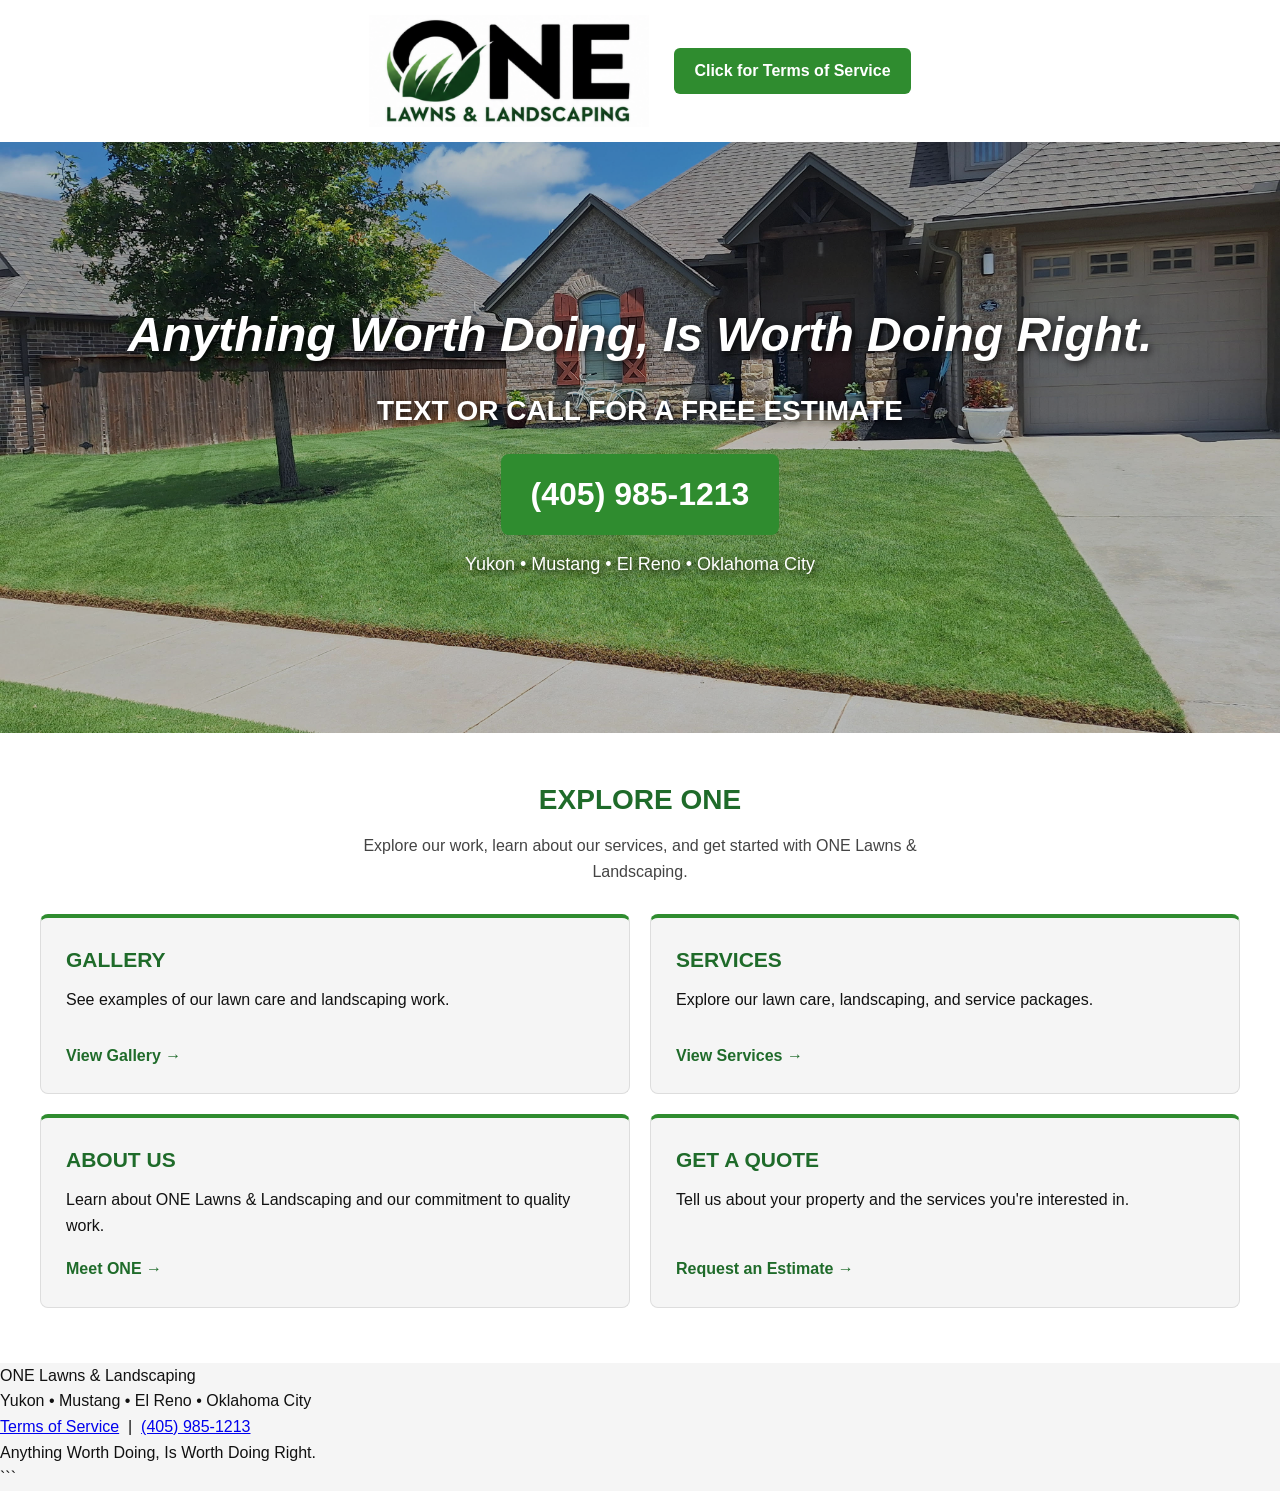
==== index.html @ 8721cef8 "Update index.html" ====
<!DOCTYPE html>
<html lang="en">

<head>
    <meta charset="UTF-8">
    <meta name="viewport" content="width=device-width, initial-scale=1.0">

    <title>ONE Lawns & Landscaping</title>

    <meta name="description" content="ONE Lawns & Landscaping provides lawn care and landscaping services in Yukon, Mustang, El Reno, and Oklahoma City, Oklahoma. Contact us for a free estimate.">

    <link rel="stylesheet" href="style.css">
</head>

<body>

    <!-- HEADER -->

    <header class="site-header">

        <a href="index.html" class="header-logo-link">
            <img
                src="logo.png"
                alt="ONE Lawns & Landscaping"
                class="logo"
            >
        </a>

        <a href="terms.html" class="terms-link">
            Click for Terms of Service
        </a>

    </header>


    <!-- MAIN HERO -->

    <section class="hero">

        <img
            src="hero.jpg"
            alt="Residential lawn maintained by ONE Lawns & Landscaping"
            class="hero-image"
        >

        <div class="hero-overlay">

            <h1>Anything Worth Doing, Is Worth Doing Right.</h1>

            <h2>TEXT OR CALL FOR A FREE ESTIMATE</h2>

            <a href="tel:+14059851213" class="phone">
                (405) 985-1213
            </a>

            <p class="service-area">
                Yukon • Mustang • El Reno • Oklahoma City
            </p>

        </div>

    </section>


    <!-- MAIN NAVIGATION -->

    <main>

        <section class="navigation-section" id="explore">

            <h2>EXPLORE ONE</h2>

            <p class="navigation-intro">
                Explore our work, learn about our services, and get started
                with ONE Lawns &amp; Landscaping.
            </p>

            <div class="navigation-cards">


                <!-- GALLERY -->

                <a href="gallery.html" class="navigation-card">

                    <h3>GALLERY</h3>

                    <p>
                        See examples of our lawn care and landscaping work.
                    </p>

                    <span>View Gallery &rarr;</span>

                </a>


                <!-- SERVICES -->

                <a href="services.html" class="navigation-card">

                    <h3>SERVICES</h3>

                    <p>
                        Explore our lawn care, landscaping, and service packages.
                    </p>

                    <span>View Services &rarr;</span>

                </a>


                <!-- ABOUT US -->

                <a href="about.html" class="navigation-card">

                    <h3>ABOUT US</h3>

                    <p>
                        Learn about ONE Lawns &amp; Landscaping and our
                        commitment to quality work.
                    </p>

                    <span>Meet ONE &rarr;</span>

                </a>


                <!-- GET A QUOTE -->

                <a href="quote.html" class="navigation-card">

                    <h3>GET A QUOTE</h3>

                    <p>
                        Tell us about your property and the services
                        you're interested in.
                    </p>

                    <span>Request an Estimate &rarr;</span>

                </a>


            </div>

        </section>

    </main>


    <!-- FOOTER -->

    <footer class="site-footer">

        <p>
            ONE Lawns &amp; Landscaping
        </p>

        <p>
            Yukon • Mustang • El Reno • Oklahoma City
        </p>

        <p>
            <a href="terms.html">Terms of Service</a>
            &nbsp;|&nbsp;
            <a href="tel:+14059851213">(405) 985-1213</a>
        </p>

        <p class="footer-motto">
            Anything Worth Doing, Is Worth Doing Right.
        </p>

    </footer>

</body>

</html>
```
---- style.css ----
/* ========================================
   ONE LAWNS & LANDSCAPING
   Main Website Styles
======================================== */

* {
    margin: 0;
    padding: 0;
    box-sizing: border-box;
}

body {
    font-family: Arial, Helvetica, sans-serif;
    background: #f5f5f5;
    color: #111;
    line-height: 1.6;
}

img {
    max-width: 100%;
}

/* ========================================
   HEADER
======================================== */

header {
    background: #fff;
    padding: 15px 20px;
    display: flex;
    flex-direction: column;
    align-items: center;
    justify-content: center;
    gap: 10px;
    text-align: center;
}

.header-logo-link {
    display: block;
    line-height: 0;
}

.logo {
    display: block;
    width: 250px;
    max-width: 100%;
    height: auto;
}

.terms-link {
    display: inline-block;
    background: #2f8c2f;
    color: #fff;
    text-decoration: none;
    text-align: center;
    padding: 10px 20px;
    border-radius: 6px;
    font-weight: bold;
    transition: background 0.2s ease;
}

.terms-link:hover {
    background: #1f6b2a;
}

/* ========================================
   HERO
======================================== */

.hero {
    position: relative;
    text-align: center;
    background: #fff;
}

.hero-image {
    width: 100%;
    display: block;
    height: auto;
}

.hero-overlay {
    padding: 25px 15px;
}

.hero-logo {
    display: none;
}

.hero h1 {
    font-size: 32px;
    color: #1f6b2a;
    margin-bottom: 15px;
    font-style: italic;
}

.hero h2 {
    font-size: 20px;
    margin-bottom: 20px;
}

.phone {
    display: inline-block;
    background: #2f8c2f;
    color: #fff;
    font-size: 32px;
    font-weight: bold;
    text-decoration: none;
    padding: 15px 30px;
    border-radius: 8px;
    margin-bottom: 15px;
}

.phone:hover {
    background: #1f6b2a;
}

.service-area {
    font-size: 18px;
    color: #555;
}

/* ========================================
   EXISTING THREE-COLUMN CONTENT
======================================== */

.content {
    max-width: 1200px;
    margin: auto;
    padding: 40px 20px;
}

.column {
    margin-bottom: 40px;
}

.column h3 {
    color: #1f6b2a;
    border-bottom: 3px solid #1f6b2a;
    padding-bottom: 10px;
    margin-bottom: 15px;
}

.column ul {
    padding-left: 25px;
}

.column li {
    margin-bottom: 8px;
}

/* ========================================
   HOMEPAGE NAVIGATION
======================================== */

.navigation-section {
    background: #fff;
    padding: 45px 20px 55px;
    text-align: center;
}

.navigation-section > h2 {
    color: #1f6b2a;
    margin-bottom: 10px;
    font-size: 28px;
}

.navigation-intro {
    max-width: 650px;
    margin: 0 auto 30px;
    color: #444;
}

.navigation-cards {
    display: grid;
    grid-template-columns: 1fr;
    gap: 20px;
    max-width: 1200px;
    margin: 0 auto;
    text-align: left;
}

.navigation-card {
    display: flex;
    flex-direction: column;
    align-items: flex-start;
    background: #f5f5f5;
    color: #111;
    text-decoration: none;
    border: 1px solid #ddd;
    border-top: 4px solid #2f8c2f;
    border-radius: 8px;
    padding: 25px;
    min-height: 180px;
    transition:
        transform 0.2s ease,
        box-shadow 0.2s ease,
        background 0.2s ease;
}

.navigation-card:hover {
    transform: translateY(-3px);
    background: #fff;
    box-shadow: 0 5px 15px rgba(0, 0, 0, 0.1);
}

.navigation-card h3 {
    color: #1f6b2a;
    font-size: 21px;
    margin-bottom: 10px;
}

.navigation-card p {
    margin-bottom: 18px;
}

.navigation-card span {
    color: #1f6b2a;
    font-weight: bold;
    margin-top: auto;
}

/* Visible keyboard focus for accessibility */

.terms-link:focus-visible,
.phone:focus-visible,
.navigation-card:focus-visible {
    outline: 3px solid #1f6b2a;
    outline-offset: 4px;
}

/* ========================================
   DESKTOP LAYOUT
======================================== */

@media (min-width: 900px) {

    header {
        flex-direction: row;
        justify-content: center;
        align-items: center;
        gap: 25px;
        padding: 15px 25px;
    }

    .logo {
        width: 280px;
    }

    .hero {
        position: relative;
    }

    .hero-image {
        width: 100%;
        height: auto;
    }

    .hero-overlay {
        position: absolute;
        inset: 0;
        display: flex;
        flex-direction: column;
        justify-content: center;
        align-items: center;
        padding: 25px;
        color: #fff;
        background: rgba(0, 0, 0, 0.25);
    }

    .hero h1 {
        color: #fff;
        text-shadow: 2px 2px 8px #000;
        font-size: clamp(32px, 4vw, 48px);
    }

    .hero h2 {
        text-shadow: 2px 2px 8px #000;
        font-size: 28px;
    }

    .service-area {
        color: #fff;
        text-shadow: 2px 2px 8px #000;
    }

    .content {
        display: grid;
        grid-template-columns: 1fr 1fr 1fr;
        gap: 50px;
    }

    .column {
        margin-bottom: 0;
    }

    .navigation-cards {
        grid-template-columns: repeat(2, minmax(0, 1fr));
    }
}

/* ========================================
   SMALL PHONES
======================================== */

@media (max-width: 480px) {

    header {
        padding: 12px 15px;
    }

    .logo {
        width: 230px;
    }

    .terms-link {
        max-width: 100%;
        padding: 10px 16px;
    }

    .hero h1 {
        font-size: 26px;
    }

    .hero h2 {
        font-size: 18px;
    }

    .phone {
        font-size: 25px;
        padding: 12px 22px;
    }

    .service-area {
        font-size: 15px;
    }

    .content {
        padding: 30px 20px;
    }

    .navigation-section {
        padding: 35px 15px 40px;
    }

    .navigation-section > h2 {
        font-size: 24px;
    }

    .navigation-card {
        padding: 20px;
    }
}
```
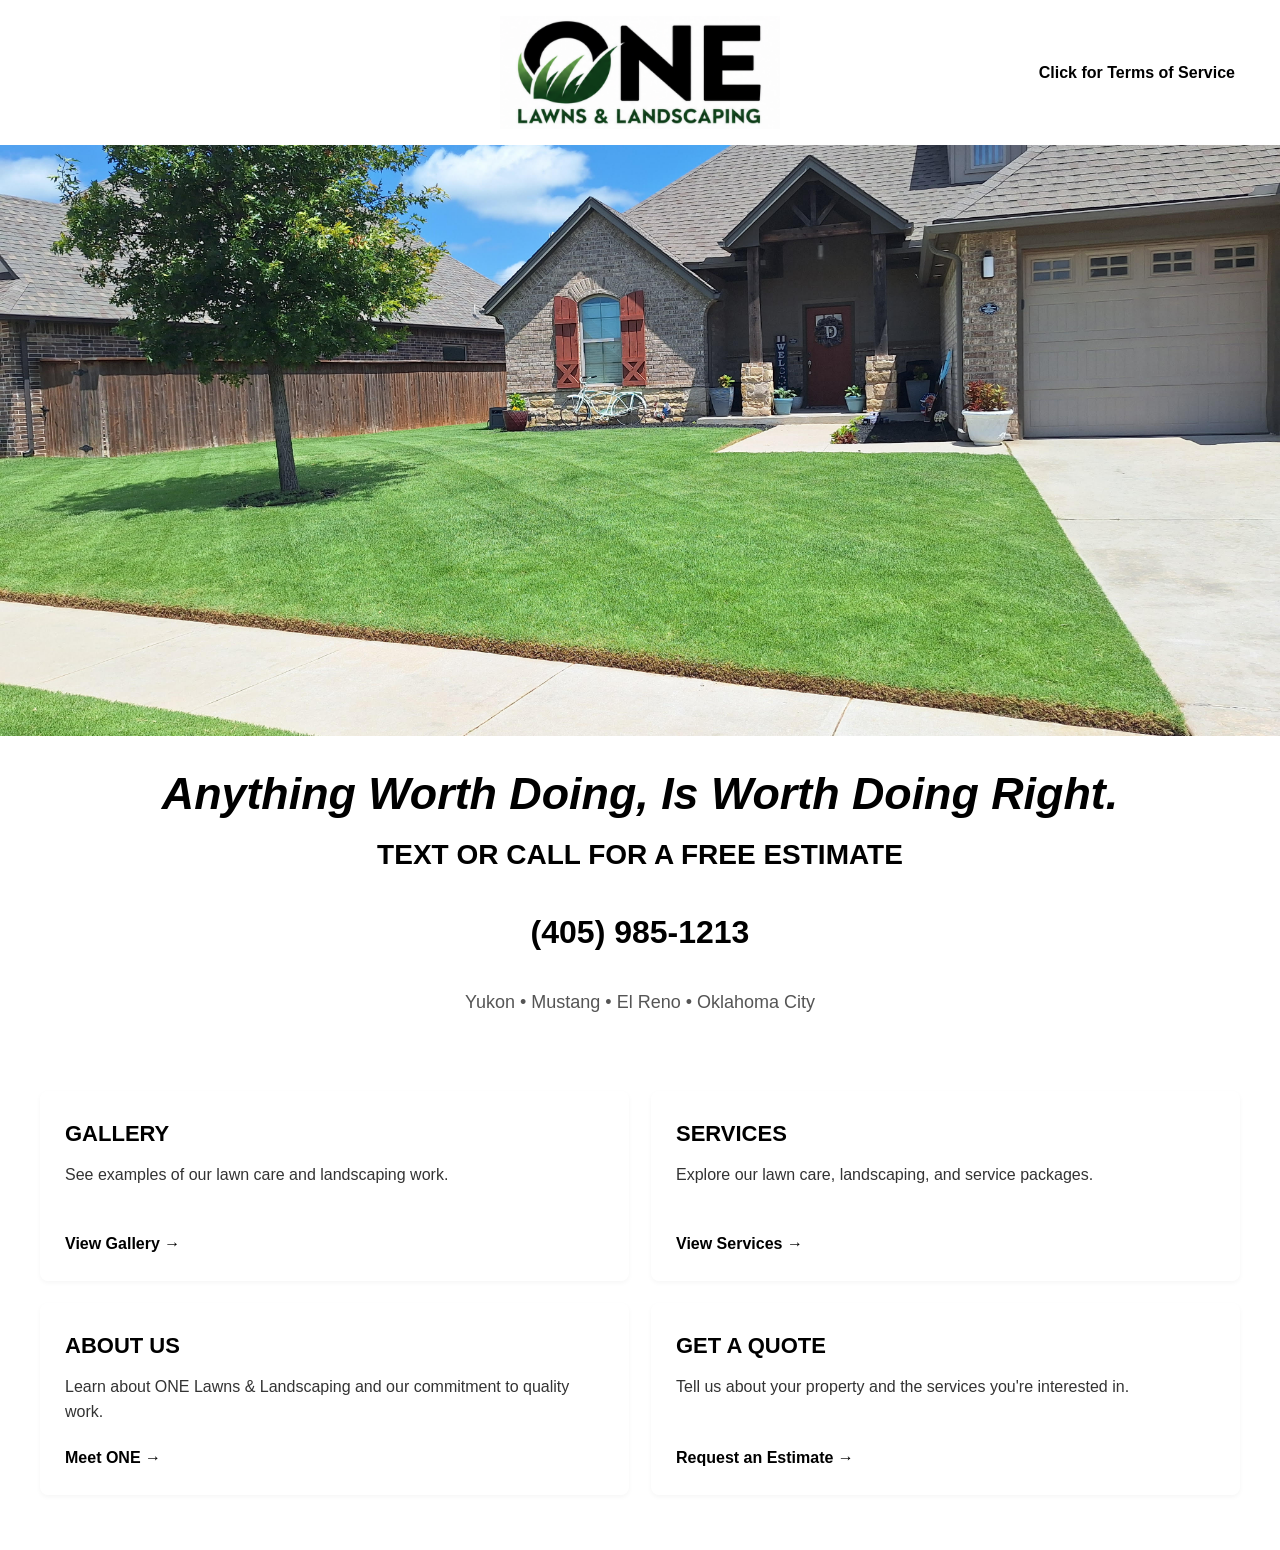
==== commit cd41549d: "Update index.html" ====
--- a/index.html
+++ b/index.html
@@ -7,7 +7,9 @@
 
     <title>ONE Lawns & Landscaping</title>
 
-    <meta name="description" content="ONE Lawns & Landscaping provides lawn care and landscaping services in Yukon, Mustang, El Reno, and Oklahoma City, Oklahoma. Contact us for a free estimate.">
+    <meta name="description" content="ONE Lawns & Landscaping provides professional lawn care and landscaping in Yukon, Mustang, El Reno, and Oklahoma City, Oklahoma. Contact us for a free estimate.">
+
+    <meta name="theme-color" content="#2f8c2f">
 
     <link rel="stylesheet" href="style.css">
 </head>
@@ -33,7 +35,7 @@
     </header>
 
 
-    <!-- MAIN HERO -->
+    <!-- HERO BANNER -->
 
     <section class="hero">
 
@@ -66,14 +68,7 @@
 
     <main>
 
-        <section class="navigation-section" id="explore">
-
-            <h2>EXPLORE ONE</h2>
-
-            <p class="navigation-intro">
-                Explore our work, learn about our services, and get started
-                with ONE Lawns &amp; Landscaping.
-            </p>
+        <section class="navigation-section">
 
             <div class="navigation-cards">
 
@@ -146,32 +141,6 @@
 
     </main>
 
-
-    <!-- FOOTER -->
-
-    <footer class="site-footer">
-
-        <p>
-            ONE Lawns &amp; Landscaping
-        </p>
-
-        <p>
-            Yukon • Mustang • El Reno • Oklahoma City
-        </p>
-
-        <p>
-            <a href="terms.html">Terms of Service</a>
-            &nbsp;|&nbsp;
-            <a href="tel:+14059851213">(405) 985-1213</a>
-        </p>
-
-        <p class="footer-motto">
-            Anything Worth Doing, Is Worth Doing Right.
-        </p>
-
-    </footer>
-
 </body>
 
 </html>
-```
--- a/style.css
+++ b/style.css
@@ -1,7 +1,17 @@
-/* ========================================
+```css
+/* =========================================
    ONE LAWNS & LANDSCAPING
    Main Website Styles
-======================================== */
+========================================= */
+
+:root {
+    --one-green: #2f8c2f;
+    --one-dark-green: #1f6b2a;
+    --one-light: #f5f5f5;
+    --one-white: #ffffff;
+    --one-black: #111111;
+    --one-border: #dddddd;
+}
 
 * {
     margin: 0;
@@ -9,10 +19,14 @@
     box-sizing: border-box;
 }
 
+html {
+    scroll-behavior: smooth;
+}
+
 body {
     font-family: Arial, Helvetica, sans-serif;
-    background: #f5f5f5;
-    color: #111;
+    background: var(--one-light);
+    color: var(--one-black);
     line-height: 1.6;
 }
 
@@ -20,19 +34,23 @@
     max-width: 100%;
 }
 
-/* ========================================
+a {
+    -webkit-tap-highlight-color: transparent;
+}
+
+/* =========================================
    HEADER
-======================================== */
-
-header {
-    background: #fff;
-    padding: 15px 20px;
+   Centered logo; Terms button on right
+========================================= */
+
+.site-header {
+    position: relative;
     display: flex;
-    flex-direction: column;
     align-items: center;
     justify-content: center;
-    gap: 10px;
-    text-align: center;
+    min-height: 145px;
+    padding: 15px 240px;
+    background: var(--one-white);
 }
 
 .header-logo-link {
@@ -42,139 +60,114 @@
 
 .logo {
     display: block;
-    width: 250px;
+    width: 280px;
     max-width: 100%;
     height: auto;
 }
 
 .terms-link {
+    position: absolute;
+    top: 50%;
+    right: 25px;
+    transform: translateY(-50%);
     display: inline-block;
-    background: #2f8c2f;
-    color: #fff;
+    padding: 12px 20px;
+    border-radius: 6px;
+    background: var(--one-green);
+    color: var(--one-white);
     text-decoration: none;
     text-align: center;
-    padding: 10px 20px;
-    border-radius: 6px;
     font-weight: bold;
     transition: background 0.2s ease;
 }
 
 .terms-link:hover {
-    background: #1f6b2a;
-}
-
-/* ========================================
+    background: var(--one-dark-green);
+}
+
+/* =========================================
    HERO
-======================================== */
+========================================= */
 
 .hero {
     position: relative;
+    width: 100%;
+    background: var(--one-white);
     text-align: center;
-    background: #fff;
 }
 
 .hero-image {
+    display: block;
     width: 100%;
-    display: block;
     height: auto;
 }
 
 .hero-overlay {
-    padding: 25px 15px;
-}
-
-.hero-logo {
-    display: none;
+    padding: 30px 20px;
 }
 
 .hero h1 {
-    font-size: 32px;
-    color: #1f6b2a;
     margin-bottom: 15px;
+    color: var(--one-dark-green);
+    font-size: clamp(27px, 3.5vw, 48px);
+    line-height: 1.25;
     font-style: italic;
 }
 
 .hero h2 {
-    font-size: 20px;
     margin-bottom: 20px;
+    font-size: clamp(18px, 2.2vw, 28px);
+    line-height: 1.3;
 }
 
 .phone {
     display: inline-block;
-    background: #2f8c2f;
-    color: #fff;
-    font-size: 32px;
+    margin-bottom: 15px;
+    padding: 14px 28px;
+    border-radius: 8px;
+    background: var(--one-green);
+    color: var(--one-white);
+    font-size: clamp(24px, 2.7vw, 32px);
     font-weight: bold;
     text-decoration: none;
-    padding: 15px 30px;
-    border-radius: 8px;
-    margin-bottom: 15px;
+    transition: background 0.2s ease;
 }
 
 .phone:hover {
-    background: #1f6b2a;
+    background: var(--one-dark-green);
 }
 
 .service-area {
+    color: #555555;
     font-size: 18px;
-    color: #555;
-}
-
-/* ========================================
-   EXISTING THREE-COLUMN CONTENT
-======================================== */
-
-.content {
-    max-width: 1200px;
-    margin: auto;
-    padding: 40px 20px;
-}
-
-.column {
-    margin-bottom: 40px;
-}
-
-.column h3 {
-    color: #1f6b2a;
-    border-bottom: 3px solid #1f6b2a;
-    padding-bottom: 10px;
-    margin-bottom: 15px;
-}
-
-.column ul {
-    padding-left: 25px;
-}
-
-.column li {
-    margin-bottom: 8px;
-}
-
-/* ========================================
+}
+
+/* =========================================
    HOMEPAGE NAVIGATION
-======================================== */
+========================================= */
 
 .navigation-section {
-    background: #fff;
     padding: 45px 20px 55px;
+    background: var(--one-light);
     text-align: center;
 }
 
 .navigation-section > h2 {
-    color: #1f6b2a;
     margin-bottom: 10px;
+    color: var(--one-dark-green);
     font-size: 28px;
 }
 
 .navigation-intro {
     max-width: 650px;
     margin: 0 auto 30px;
-    color: #444;
+    color: #444444;
 }
 
 .navigation-cards {
     display: grid;
-    grid-template-columns: 1fr;
-    gap: 20px;
+    grid-template-columns: repeat(2, minmax(0, 1fr));
+    gap: 22px;
     max-width: 1200px;
     margin: 0 auto;
     text-align: left;
@@ -184,142 +177,143 @@
     display: flex;
     flex-direction: column;
     align-items: flex-start;
-    background: #f5f5f5;
-    color: #111;
+    min-height: 190px;
+    padding: 25px;
+    border: 1px solid var(--one-border);
+    border-top: 5px solid var(--one-green);
+    border-radius: 8px;
+    background: var(--one-white);
+    color: var(--one-black);
     text-decoration: none;
-    border: 1px solid #ddd;
-    border-top: 4px solid #2f8c2f;
-    border-radius: 8px;
-    padding: 25px;
-    min-height: 180px;
+    box-shadow: 0 2px 5px rgba(0, 0, 0, 0.04);
     transition:
         transform 0.2s ease,
         box-shadow 0.2s ease,
-        background 0.2s ease;
+        border-color 0.2s ease;
 }
 
 .navigation-card:hover {
-    transform: translateY(-3px);
-    background: #fff;
-    box-shadow: 0 5px 15px rgba(0, 0, 0, 0.1);
+    transform: translateY(-4px);
+    border-top-color: var(--one-dark-green);
+    box-shadow: 0 8px 18px rgba(0, 0, 0, 0.10);
 }
 
 .navigation-card h3 {
-    color: #1f6b2a;
-    font-size: 21px;
     margin-bottom: 10px;
+    color: var(--one-dark-green);
+    font-size: 22px;
 }
 
 .navigation-card p {
-    margin-bottom: 18px;
+    margin-bottom: 20px;
+    color: #333333;
 }
 
 .navigation-card span {
-    color: #1f6b2a;
+    margin-top: auto;
+    color: var(--one-green);
     font-weight: bold;
-    margin-top: auto;
-}
-
-/* Visible keyboard focus for accessibility */
+}
+
+/* =========================================
+   FOOTER
+========================================= */
+
+.site-footer {
+    padding: 30px 20px;
+    background: #222222;
+    color: var(--one-white);
+    text-align: center;
+}
+
+.site-footer p {
+    margin-bottom: 8px;
+}
+
+.site-footer a {
+    color: var(--one-white);
+    text-decoration: underline;
+}
+
+.site-footer a:hover {
+    color: #b8e6b8;
+}
+
+.footer-motto {
+    margin-top: 15px;
+    font-style: italic;
+}
+
+/* =========================================
+   KEYBOARD ACCESSIBILITY
+========================================= */
 
 .terms-link:focus-visible,
 .phone:focus-visible,
-.navigation-card:focus-visible {
-    outline: 3px solid #1f6b2a;
+.navigation-card:focus-visible,
+.site-footer a:focus-visible {
+    outline: 3px solid var(--one-dark-green);
     outline-offset: 4px;
 }
 
-/* ========================================
-   DESKTOP LAYOUT
-======================================== */
-
-@media (min-width: 900px) {
-
-    header {
-        flex-direction: row;
-        justify-content: center;
-        align-items: center;
-        gap: 25px;
-        padding: 15px 25px;
+/* =========================================
+   TABLETS AND SMALLER DESKTOPS
+========================================= */
+
+@media (max-width: 900px) {
+
+    .site-header {
+        min-height: 125px;
+        padding: 15px 200px 15px 15px;
     }
 
     .logo {
-        width: 280px;
-    }
-
-    .hero {
-        position: relative;
-    }
-
-    .hero-image {
-        width: 100%;
-        height: auto;
+        width: 250px;
+    }
+
+    .terms-link {
+        right: 15px;
+        padding: 10px 12px;
+        font-size: 14px;
+    }
+
+    .navigation-cards {
+        gap: 16px;
+    }
+
+}
+
+/* =========================================
+   MOBILE
+========================================= */
+
+@media (max-width: 600px) {
+
+    .site-header {
+        min-height: auto;
+        padding: 15px;
+        flex-direction: column;
+        gap: 12px;
+    }
+
+    .logo {
+        width: 240px;
+    }
+
+    .terms-link {
+        position: static;
+        transform: none;
+        max-width: 100%;
+        padding: 10px 18px;
+        font-size: 15px;
     }
 
     .hero-overlay {
-        position: absolute;
-        inset: 0;
-        display: flex;
-        flex-direction: column;
-        justify-content: center;
-        align-items: center;
-        padding: 25px;
-        color: #fff;
-        background: rgba(0, 0, 0, 0.25);
+        padding: 25px 15px;
     }
 
     .hero h1 {
-        color: #fff;
-        text-shadow: 2px 2px 8px #000;
-        font-size: clamp(32px, 4vw, 48px);
-    }
-
-    .hero h2 {
-        text-shadow: 2px 2px 8px #000;
-        font-size: 28px;
-    }
-
-    .service-area {
-        color: #fff;
-        text-shadow: 2px 2px 8px #000;
-    }
-
-    .content {
-        display: grid;
-        grid-template-columns: 1fr 1fr 1fr;
-        gap: 50px;
-    }
-
-    .column {
-        margin-bottom: 0;
-    }
-
-    .navigation-cards {
-        grid-template-columns: repeat(2, minmax(0, 1fr));
-    }
-}
-
-/* ========================================
-   SMALL PHONES
-======================================== */
-
-@media (max-width: 480px) {
-
-    header {
-        padding: 12px 15px;
-    }
-
-    .logo {
-        width: 230px;
-    }
-
-    .terms-link {
-        max-width: 100%;
-        padding: 10px 16px;
-    }
-
-    .hero h1 {
-        font-size: 26px;
+        font-size: 27px;
     }
 
     .hero h2 {
@@ -327,18 +321,14 @@
     }
 
     .phone {
+        padding: 12px 22px;
         font-size: 25px;
-        padding: 12px 22px;
     }
 
     .service-area {
         font-size: 15px;
     }
 
-    .content {
-        padding: 30px 20px;
-    }
-
     .navigation-section {
         padding: 35px 15px 40px;
     }
@@ -347,8 +337,53 @@
         font-size: 24px;
     }
 
+    .navigation-intro {
+        margin-bottom: 24px;
+    }
+
+    .navigation-cards {
+        grid-template-columns: 1fr;
+        gap: 16px;
+    }
+
     .navigation-card {
-        padding: 20px;
-    }
+        min-height: 160px;
+        padding: 22px;
+    }
+
+    .navigation-card h3 {
+        font-size: 20px;
+    }
+
+    .site-footer {
+        padding: 25px 15px;
+        font-size: 14px;
+    }
+
+}
+
+/* =========================================
+   VERY SMALL PHONES
+========================================= */
+
+@media (max-width: 360px) {
+
+    .logo {
+        width: 210px;
+    }
+
+    .hero h1 {
+        font-size: 24px;
+    }
+
+    .phone {
+        font-size: 22px;
+        padding: 10px 16px;
+    }
+
+    .navigation-card {
+        padding: 18px;
+    }
+
 }
 ```
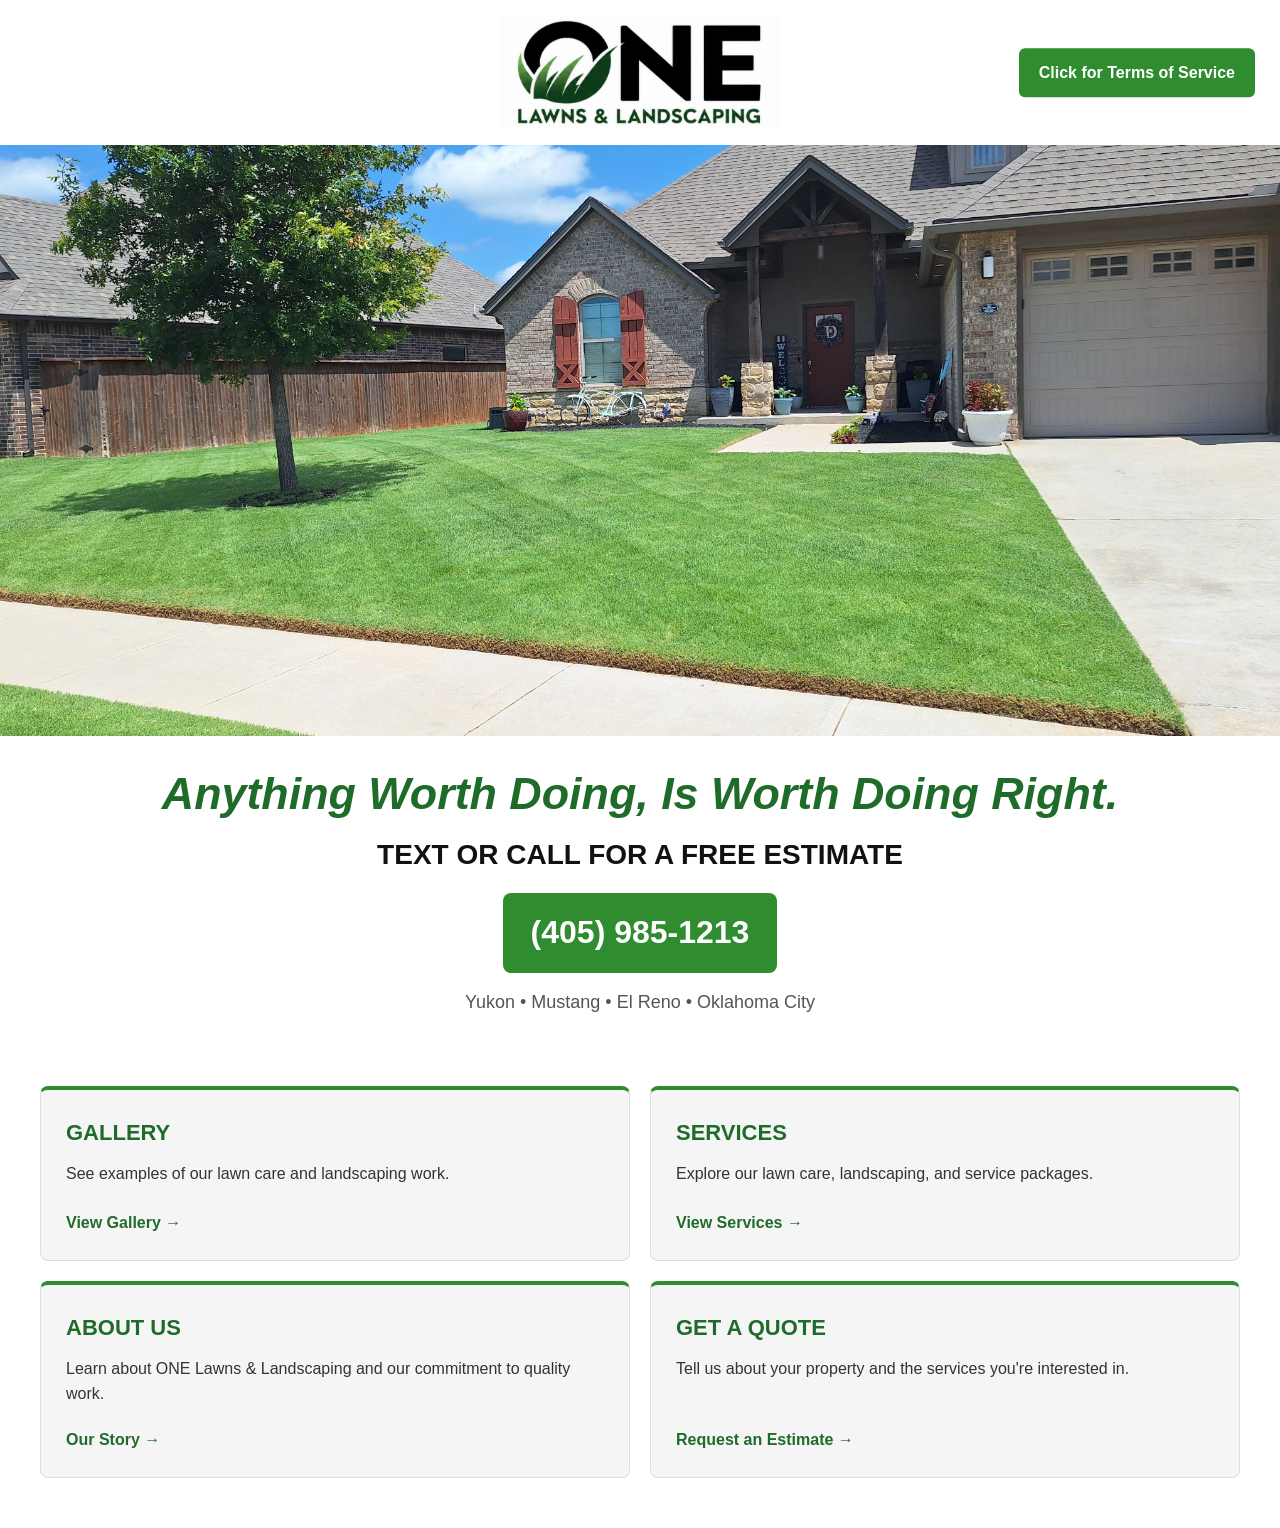
==== commit 60dcf717: "Update index.html" ====
--- a/index.html
+++ b/index.html
@@ -72,7 +72,6 @@
 
             <div class="navigation-cards">
 
-
                 <!-- GALLERY -->
 
                 <a href="gallery.html" class="navigation-card">
@@ -114,7 +113,7 @@
                         commitment to quality work.
                     </p>
 
-                    <span>Meet ONE &rarr;</span>
+                    <span>Our Story &rarr;</span>
 
                 </a>
 
@@ -134,7 +133,6 @@
 
                 </a>
 
-
             </div>
 
         </section>
--- a/style.css
+++ b/style.css
@@ -1,4 +1,3 @@
-```css
 /* =========================================
    ONE LAWNS & LANDSCAPING
    Main Website Styles
@@ -40,7 +39,6 @@
 
 /* =========================================
    HEADER
-   Centered logo; Terms button on right
 ========================================= */
 
 .site-header {
@@ -49,7 +47,7 @@
     align-items: center;
     justify-content: center;
     min-height: 145px;
-    padding: 15px 240px;
+    padding: 15px 230px;
     background: var(--one-white);
 }
 
@@ -86,7 +84,7 @@
 }
 
 /* =========================================
-   HERO
+   HERO BANNER
 ========================================= */
 
 .hero {
@@ -143,59 +141,44 @@
 }
 
 /* =========================================
-   HOMEPAGE NAVIGATION
+   NAVIGATION CARDS
 ========================================= */
 
 .navigation-section {
-    padding: 45px 20px 55px;
-    background: var(--one-light);
-    text-align: center;
-}
-
-.navigation-section > h2 {
-    margin-bottom: 10px;
-    color: var(--one-dark-green);
-    font-size: 28px;
-}
-
-.navigation-intro {
-    max-width: 650px;
-    margin: 0 auto 30px;
-    color: #444444;
+    padding: 40px 20px 50px;
+    background: var(--one-white);
 }
 
 .navigation-cards {
     display: grid;
     grid-template-columns: repeat(2, minmax(0, 1fr));
-    gap: 22px;
+    gap: 20px;
     max-width: 1200px;
     margin: 0 auto;
-    text-align: left;
 }
 
 .navigation-card {
     display: flex;
     flex-direction: column;
     align-items: flex-start;
-    min-height: 190px;
+    min-height: 175px;
     padding: 25px;
     border: 1px solid var(--one-border);
-    border-top: 5px solid var(--one-green);
+    border-top: 4px solid var(--one-green);
     border-radius: 8px;
-    background: var(--one-white);
+    background: var(--one-light);
     color: var(--one-black);
     text-decoration: none;
-    box-shadow: 0 2px 5px rgba(0, 0, 0, 0.04);
     transition:
         transform 0.2s ease,
         box-shadow 0.2s ease,
-        border-color 0.2s ease;
+        background 0.2s ease;
 }
 
 .navigation-card:hover {
-    transform: translateY(-4px);
-    border-top-color: var(--one-dark-green);
-    box-shadow: 0 8px 18px rgba(0, 0, 0, 0.10);
+    transform: translateY(-3px);
+    background: var(--one-white);
+    box-shadow: 0 6px 16px rgba(0, 0, 0, 0.10);
 }
 
 .navigation-card h3 {
@@ -211,37 +194,8 @@
 
 .navigation-card span {
     margin-top: auto;
-    color: var(--one-green);
+    color: var(--one-dark-green);
     font-weight: bold;
-}
-
-/* =========================================
-   FOOTER
-========================================= */
-
-.site-footer {
-    padding: 30px 20px;
-    background: #222222;
-    color: var(--one-white);
-    text-align: center;
-}
-
-.site-footer p {
-    margin-bottom: 8px;
-}
-
-.site-footer a {
-    color: var(--one-white);
-    text-decoration: underline;
-}
-
-.site-footer a:hover {
-    color: #b8e6b8;
-}
-
-.footer-motto {
-    margin-top: 15px;
-    font-style: italic;
 }
 
 /* =========================================
@@ -250,14 +204,13 @@
 
 .terms-link:focus-visible,
 .phone:focus-visible,
-.navigation-card:focus-visible,
-.site-footer a:focus-visible {
+.navigation-card:focus-visible {
     outline: 3px solid var(--one-dark-green);
     outline-offset: 4px;
 }
 
 /* =========================================
-   TABLETS AND SMALLER DESKTOPS
+   TABLETS
 ========================================= */
 
 @media (max-width: 900px) {
@@ -281,10 +234,14 @@
         gap: 16px;
     }
 
-}
-
-/* =========================================
-   MOBILE
+    .navigation-card {
+        padding: 22px;
+    }
+
+}
+
+/* =========================================
+   MOBILE PHONES
 ========================================= */
 
 @media (max-width: 600px) {
@@ -330,15 +287,7 @@
     }
 
     .navigation-section {
-        padding: 35px 15px 40px;
-    }
-
-    .navigation-section > h2 {
-        font-size: 24px;
-    }
-
-    .navigation-intro {
-        margin-bottom: 24px;
+        padding: 30px 15px 40px;
     }
 
     .navigation-cards {
@@ -347,17 +296,12 @@
     }
 
     .navigation-card {
-        min-height: 160px;
+        min-height: 155px;
         padding: 22px;
     }
 
     .navigation-card h3 {
         font-size: 20px;
-    }
-
-    .site-footer {
-        padding: 25px 15px;
-        font-size: 14px;
     }
 
 }
@@ -386,4 +330,3 @@
     }
 
 }
-```
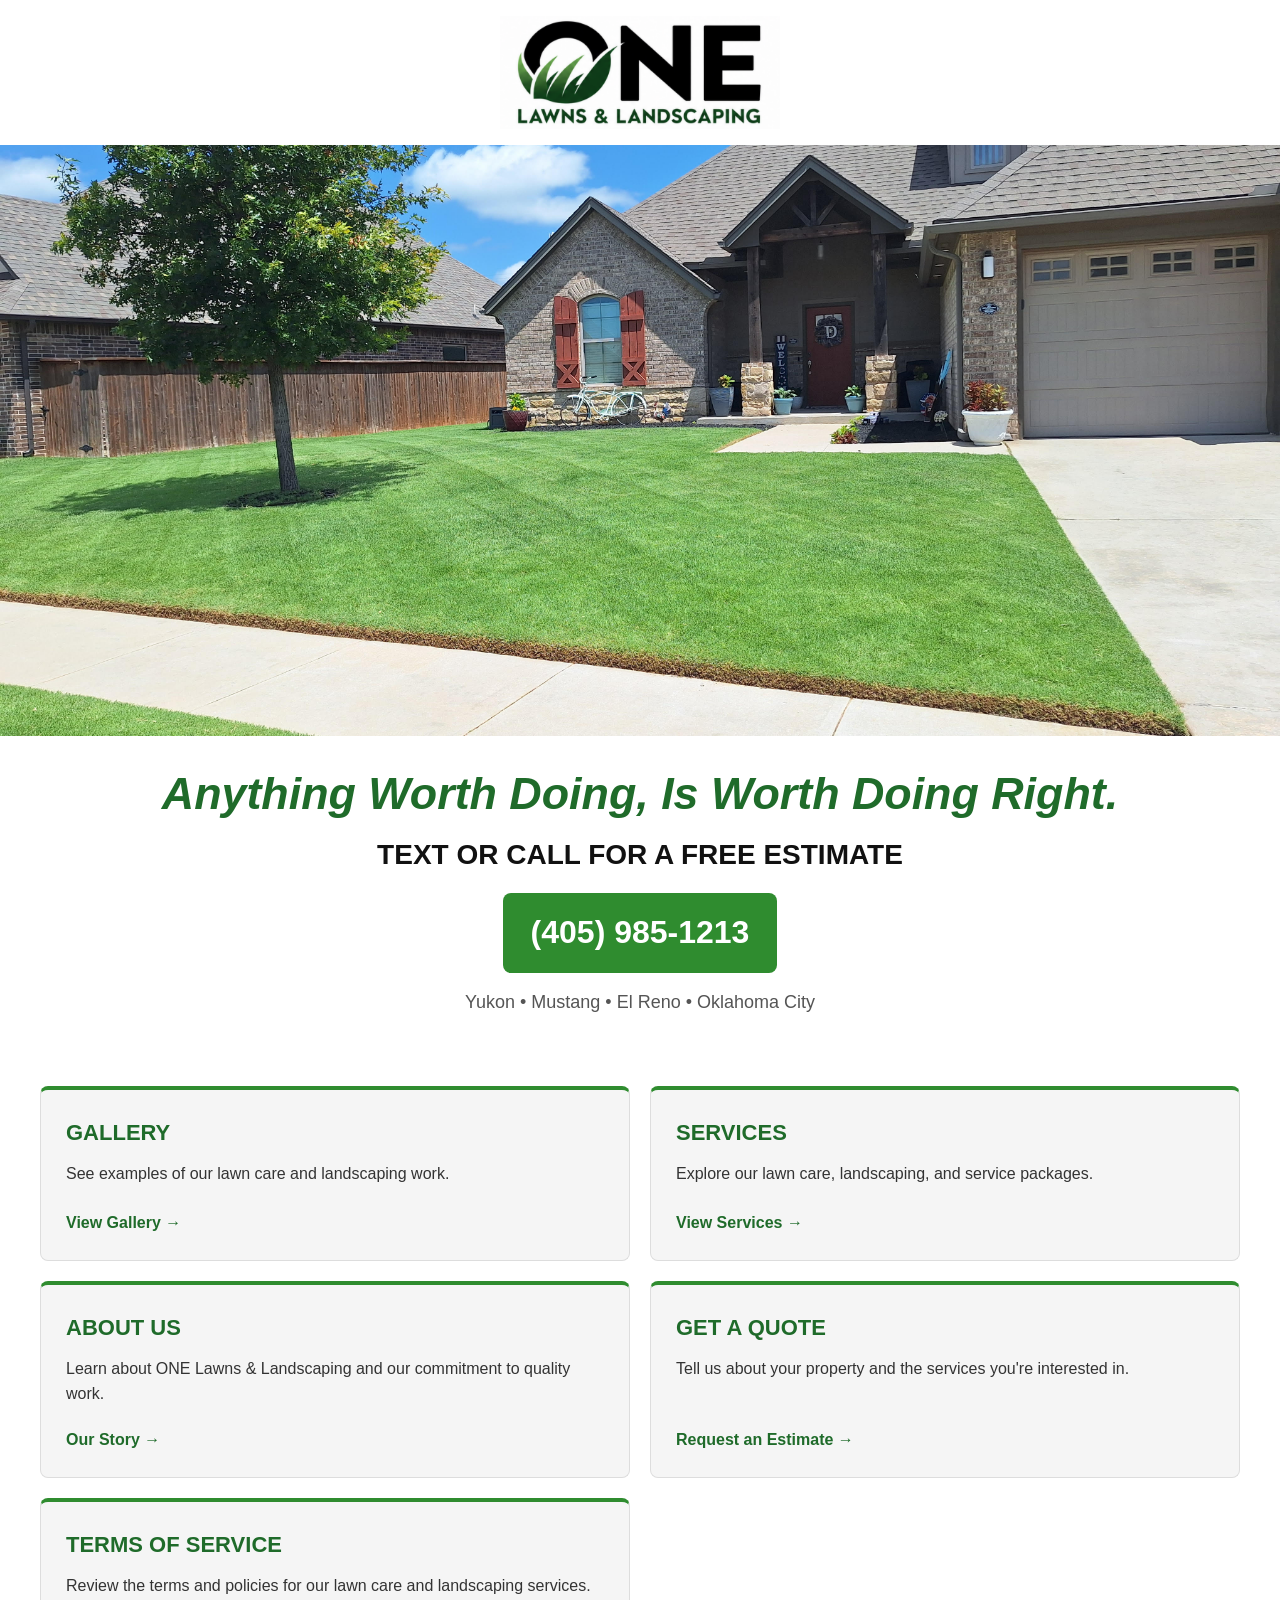
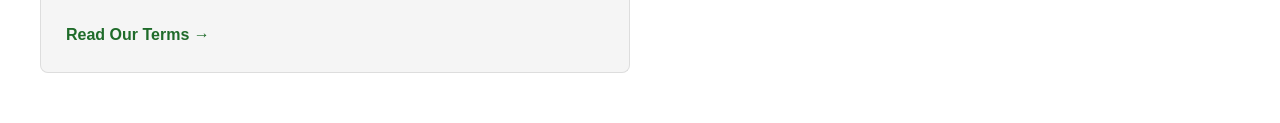
==== commit e8da5a2c: "Update index.html" ====
--- a/index.html
+++ b/index.html
@@ -1,144 +1,73 @@
 <!DOCTYPE html>
 <html lang="en">
-
 <head>
     <meta charset="UTF-8">
     <meta name="viewport" content="width=device-width, initial-scale=1.0">
-
     <title>ONE Lawns & Landscaping</title>
-
-    <meta name="description" content="ONE Lawns & Landscaping provides professional lawn care and landscaping in Yukon, Mustang, El Reno, and Oklahoma City, Oklahoma. Contact us for a free estimate.">
-
+    <meta name="description" content="Professional lawn care and landscaping in Yukon, Mustang, El Reno, and Oklahoma City, Oklahoma.">
     <meta name="theme-color" content="#2f8c2f">
-
     <link rel="stylesheet" href="style.css">
 </head>
-
 <body>
 
-    <!-- HEADER -->
+<header class="site-header">
+    <a href="index.html" class="header-logo-link">
+        <img src="logo.png" alt="ONE Lawns & Landscaping" class="logo">
+    </a>
+</header>
 
-    <header class="site-header">
+<section class="hero">
+    <img
+        src="hero.jpg"
+        alt="Residential lawn maintained by ONE Lawns & Landscaping"
+        class="hero-image"
+    >
 
-        <a href="index.html" class="header-logo-link">
-            <img
-                src="logo.png"
-                alt="ONE Lawns & Landscaping"
-                class="logo"
-            >
-        </a>
+    <div class="hero-overlay">
+        <h1>Anything Worth Doing, Is Worth Doing Right.</h1>
+        <h2>TEXT OR CALL FOR A FREE ESTIMATE</h2>
+        <a href="tel:+14059851213" class="phone">(405) 985-1213</a>
+        <p class="service-area">Yukon • Mustang • El Reno • Oklahoma City</p>
+    </div>
+</section>
 
-        <a href="terms.html" class="terms-link">
-            Click for Terms of Service
-        </a>
+<main>
+    <section class="navigation-section">
+        <div class="navigation-cards">
 
-    </header>
-
-
-    <!-- HERO BANNER -->
-
-    <section class="hero">
-
-        <img
-            src="hero.jpg"
-            alt="Residential lawn maintained by ONE Lawns & Landscaping"
-            class="hero-image"
-        >
-
-        <div class="hero-overlay">
-
-            <h1>Anything Worth Doing, Is Worth Doing Right.</h1>
-
-            <h2>TEXT OR CALL FOR A FREE ESTIMATE</h2>
-
-            <a href="tel:+14059851213" class="phone">
-                (405) 985-1213
+            <a href="gallery.html" class="navigation-card">
+                <h3>GALLERY</h3>
+                <p>See examples of our lawn care and landscaping work.</p>
+                <span>View Gallery &rarr;</span>
             </a>
 
-            <p class="service-area">
-                Yukon • Mustang • El Reno • Oklahoma City
-            </p>
+            <a href="services.html" class="navigation-card">
+                <h3>SERVICES</h3>
+                <p>Explore our lawn care, landscaping, and service packages.</p>
+                <span>View Services &rarr;</span>
+            </a>
+
+            <a href="about.html" class="navigation-card">
+                <h3>ABOUT US</h3>
+                <p>Learn about ONE Lawns &amp; Landscaping and our commitment to quality work.</p>
+                <span>Our Story &rarr;</span>
+            </a>
+
+            <a href="quote.html" class="navigation-card">
+                <h3>GET A QUOTE</h3>
+                <p>Tell us about your property and the services you're interested in.</p>
+                <span>Request an Estimate &rarr;</span>
+            </a>
+
+            <a href="terms.html" class="navigation-card terms-card">
+                <h3>TERMS OF SERVICE</h3>
+                <p>Review the terms and policies for our lawn care and landscaping services.</p>
+                <span>Read Our Terms &rarr;</span>
+            </a>
 
         </div>
-
     </section>
-
-
-    <!-- MAIN NAVIGATION -->
-
-    <main>
-
-        <section class="navigation-section">
-
-            <div class="navigation-cards">
-
-                <!-- GALLERY -->
-
-                <a href="gallery.html" class="navigation-card">
-
-                    <h3>GALLERY</h3>
-
-                    <p>
-                        See examples of our lawn care and landscaping work.
-                    </p>
-
-                    <span>View Gallery &rarr;</span>
-
-                </a>
-
-
-                <!-- SERVICES -->
-
-                <a href="services.html" class="navigation-card">
-
-                    <h3>SERVICES</h3>
-
-                    <p>
-                        Explore our lawn care, landscaping, and service packages.
-                    </p>
-
-                    <span>View Services &rarr;</span>
-
-                </a>
-
-
-                <!-- ABOUT US -->
-
-                <a href="about.html" class="navigation-card">
-
-                    <h3>ABOUT US</h3>
-
-                    <p>
-                        Learn about ONE Lawns &amp; Landscaping and our
-                        commitment to quality work.
-                    </p>
-
-                    <span>Our Story &rarr;</span>
-
-                </a>
-
-
-                <!-- GET A QUOTE -->
-
-                <a href="quote.html" class="navigation-card">
-
-                    <h3>GET A QUOTE</h3>
-
-                    <p>
-                        Tell us about your property and the services
-                        you're interested in.
-                    </p>
-
-                    <span>Request an Estimate &rarr;</span>
-
-                </a>
-
-            </div>
-
-        </section>
-
-    </main>
+</main>
 
 </body>
-
 </html>
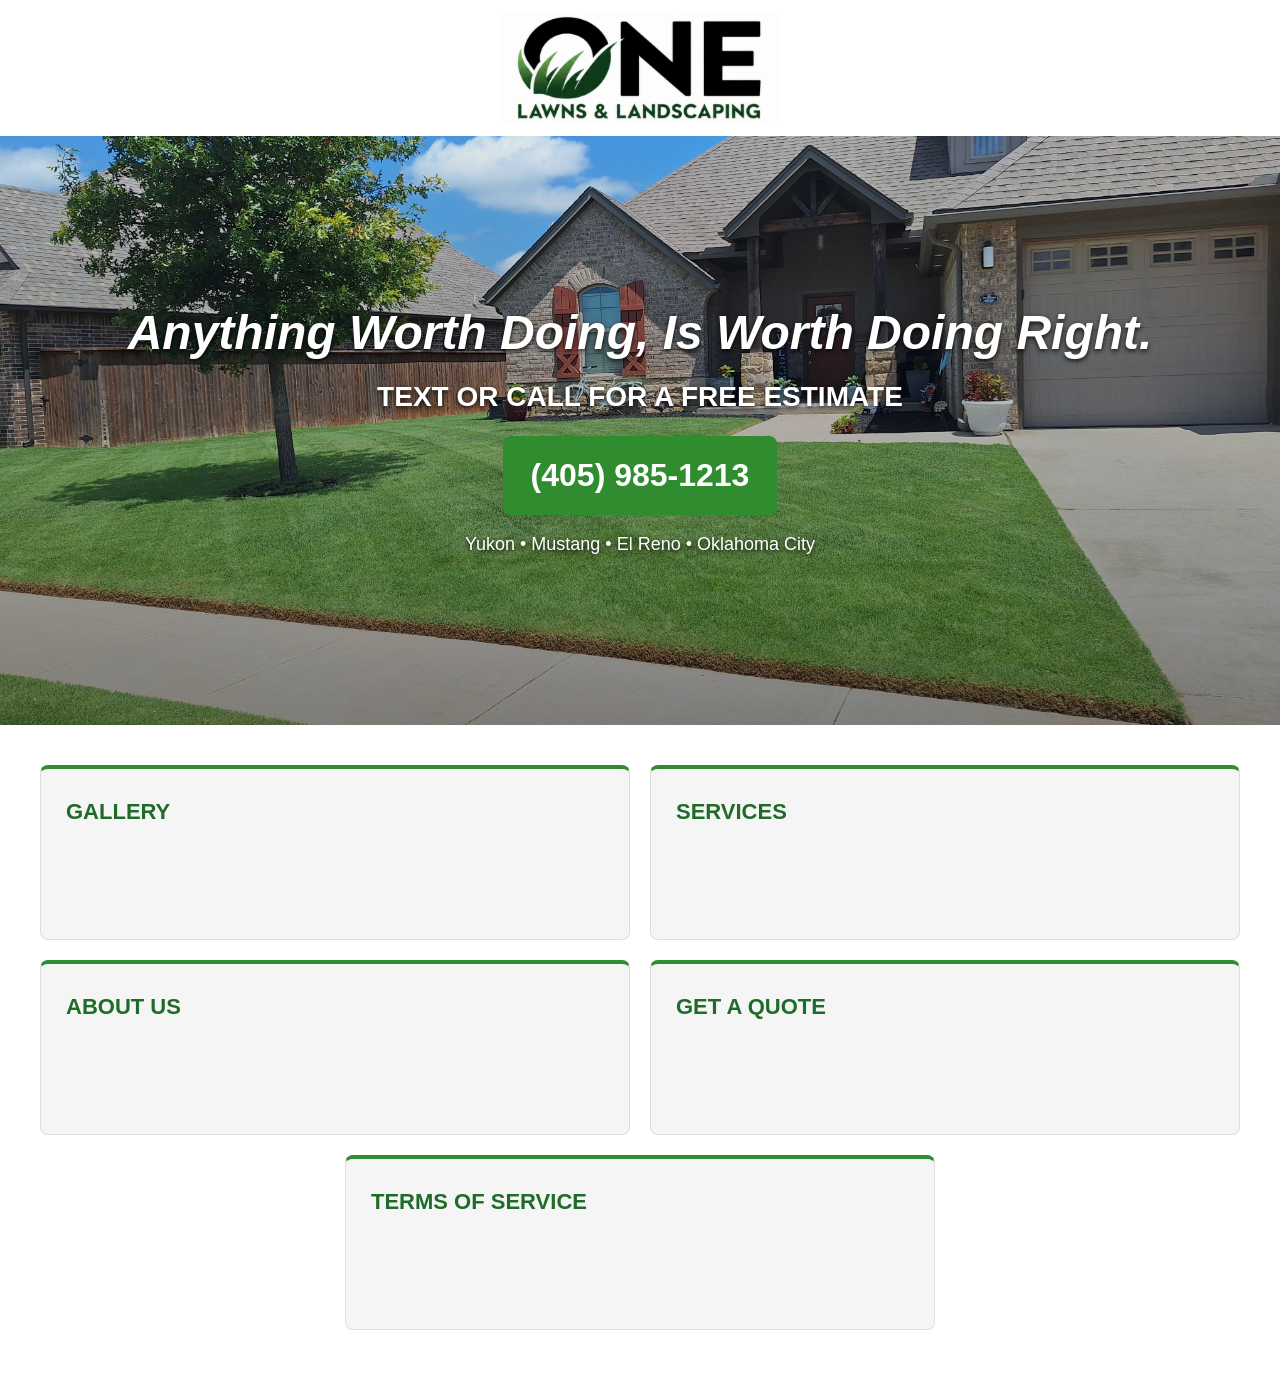
==== commit bfeedd23: "Update index.html" ====
--- a/index.html
+++ b/index.html
@@ -17,11 +17,7 @@
 </header>
 
 <section class="hero">
-    <img
-        src="hero.jpg"
-        alt="Residential lawn maintained by ONE Lawns & Landscaping"
-        class="hero-image"
-    >
+    <img src="hero.jpg" alt="Residential lawn maintained by ONE Lawns & Landscaping" class="hero-image">
 
     <div class="hero-overlay">
         <h1>Anything Worth Doing, Is Worth Doing Right.</h1>
@@ -37,32 +33,22 @@
 
             <a href="gallery.html" class="navigation-card">
                 <h3>GALLERY</h3>
-                <p>See examples of our lawn care and landscaping work.</p>
-                <span>View Gallery &rarr;</span>
             </a>
 
             <a href="services.html" class="navigation-card">
                 <h3>SERVICES</h3>
-                <p>Explore our lawn care, landscaping, and service packages.</p>
-                <span>View Services &rarr;</span>
             </a>
 
             <a href="about.html" class="navigation-card">
                 <h3>ABOUT US</h3>
-                <p>Learn about ONE Lawns &amp; Landscaping and our commitment to quality work.</p>
-                <span>Our Story &rarr;</span>
             </a>
 
             <a href="quote.html" class="navigation-card">
                 <h3>GET A QUOTE</h3>
-                <p>Tell us about your property and the services you're interested in.</p>
-                <span>Request an Estimate &rarr;</span>
             </a>
 
             <a href="terms.html" class="navigation-card terms-card">
                 <h3>TERMS OF SERVICE</h3>
-                <p>Review the terms and policies for our lawn care and landscaping services.</p>
-                <span>Read Our Terms &rarr;</span>
             </a>
 
         </div>
--- a/style.css
+++ b/style.css
@@ -1,8 +1,3 @@
-/* =========================================
-   ONE LAWNS & LANDSCAPING
-   Main Website Styles
-========================================= */
-
 :root {
     --one-green: #2f8c2f;
     --one-dark-green: #1f6b2a;
@@ -37,17 +32,14 @@
     -webkit-tap-highlight-color: transparent;
 }
 
-/* =========================================
-   HEADER
-========================================= */
+/* Centered logo */
 
 .site-header {
-    position: relative;
     display: flex;
     align-items: center;
     justify-content: center;
-    min-height: 145px;
-    padding: 15px 230px;
+    min-height: 130px;
+    padding: 12px 20px;
     background: var(--one-white);
 }
 
@@ -63,58 +55,69 @@
     height: auto;
 }
 
-.terms-link {
-    position: absolute;
-    top: 50%;
-    right: 25px;
-    transform: translateY(-50%);
-    display: inline-block;
-    padding: 12px 20px;
-    border-radius: 6px;
-    background: var(--one-green);
-    color: var(--one-white);
-    text-decoration: none;
-    text-align: center;
-    font-weight: bold;
-    transition: background 0.2s ease;
-}
-
-.terms-link:hover {
-    background: var(--one-dark-green);
-}
-
-/* =========================================
-   HERO BANNER
-========================================= */
+/* Hero image and text overlay */
 
 .hero {
     position: relative;
+    isolation: isolate;
     width: 100%;
-    background: var(--one-white);
+    height: clamp(420px, 46vw, 600px);
+    overflow: hidden;
+    background: #222;
     text-align: center;
 }
 
 .hero-image {
+    position: absolute;
+    inset: 0;
+    z-index: -2;
     display: block;
     width: 100%;
-    height: auto;
+    height: 100%;
+    max-width: none;
+    object-fit: cover;
+    object-position: center;
+}
+
+.hero::after {
+    content: "";
+    position: absolute;
+    inset: 0;
+    z-index: -1;
+    background: linear-gradient(
+        to bottom,
+        rgba(0, 0, 0, 0.08),
+        rgba(0, 0, 0, 0.48)
+    );
+    pointer-events: none;
 }
 
 .hero-overlay {
-    padding: 30px 20px;
+    position: relative;
+    z-index: 1;
+    display: flex;
+    flex-direction: column;
+    align-items: center;
+    justify-content: center;
+    width: 100%;
+    height: 100%;
+    padding: 25px;
+    color: #fff;
+    text-shadow: 0 2px 5px rgba(0, 0, 0, 0.85);
 }
 
 .hero h1 {
-    margin-bottom: 15px;
-    color: var(--one-dark-green);
-    font-size: clamp(27px, 3.5vw, 48px);
+    max-width: 1100px;
+    margin-bottom: 16px;
+    color: #fff;
+    font-size: clamp(27px, 4vw, 48px);
     line-height: 1.25;
     font-style: italic;
 }
 
 .hero h2 {
     margin-bottom: 20px;
-    font-size: clamp(18px, 2.2vw, 28px);
+    font-size: clamp(17px, 2.2vw, 28px);
     line-height: 1.3;
 }
 
@@ -124,10 +127,11 @@
     padding: 14px 28px;
     border-radius: 8px;
     background: var(--one-green);
-    color: var(--one-white);
+    color: #fff;
     font-size: clamp(24px, 2.7vw, 32px);
     font-weight: bold;
     text-decoration: none;
+    text-shadow: none;
     transition: background 0.2s ease;
 }
 
@@ -136,17 +140,15 @@
 }
 
 .service-area {
-    color: #555555;
+    color: #fff;
     font-size: 18px;
 }
 
-/* =========================================
-   NAVIGATION CARDS
-========================================= */
+/* Navigation cards */
 
 .navigation-section {
     padding: 40px 20px 50px;
-    background: var(--one-white);
+    background: #fff;
 }
 
 .navigation-cards {
@@ -177,7 +179,7 @@
 
 .navigation-card:hover {
     transform: translateY(-3px);
-    background: var(--one-white);
+    background: #fff;
     box-shadow: 0 6px 16px rgba(0, 0, 0, 0.10);
 }
 
@@ -189,7 +191,7 @@
 
 .navigation-card p {
     margin-bottom: 20px;
-    color: #333333;
+    color: #333;
 }
 
 .navigation-card span {
@@ -198,36 +200,36 @@
     font-weight: bold;
 }
 
-/* =========================================
-   KEYBOARD ACCESSIBILITY
-========================================= */
-
-.terms-link:focus-visible,
+/* Center the fifth card in the last row */
+
+.terms-card {
+    grid-column: 1 / -1;
+    width: calc(50% - 10px);
+    justify-self: center;
+    margin-left: 0;
+}
+
+/* Keyboard accessibility */
+
 .phone:focus-visible,
 .navigation-card:focus-visible {
     outline: 3px solid var(--one-dark-green);
     outline-offset: 4px;
 }
 
-/* =========================================
-   TABLETS
-========================================= */
+/* Tablet */
 
 @media (max-width: 900px) {
-
     .site-header {
-        min-height: 125px;
-        padding: 15px 200px 15px 15px;
+        min-height: 115px;
     }
 
     .logo {
         width: 250px;
     }
 
-    .terms-link {
-        right: 15px;
-        padding: 10px 12px;
-        font-size: 14px;
+    .hero {
+        height: 460px;
     }
 
     .navigation-cards {
@@ -237,36 +239,26 @@
     .navigation-card {
         padding: 22px;
     }
-
-}
-
-/* =========================================
-   MOBILE PHONES
-========================================= */
+}
+
+/* Mobile */
 
 @media (max-width: 600px) {
-
     .site-header {
         min-height: auto;
         padding: 15px;
-        flex-direction: column;
-        gap: 12px;
     }
 
     .logo {
         width: 240px;
     }
 
-    .terms-link {
-        position: static;
-        transform: none;
-        max-width: 100%;
-        padding: 10px 18px;
-        font-size: 15px;
+    .hero {
+        height: 440px;
     }
 
     .hero-overlay {
-        padding: 25px 15px;
+        padding: 20px 15px;
     }
 
     .hero h1 {
@@ -274,6 +266,7 @@
     }
 
     .hero h2 {
+        margin-bottom: 16px;
         font-size: 18px;
     }
 
@@ -304,29 +297,32 @@
         font-size: 20px;
     }
 
-}
-
-/* =========================================
-   VERY SMALL PHONES
-========================================= */
+    .terms-card {
+        grid-column: auto;
+        width: 100%;
+        justify-self: stretch;
+    }
+}
 
 @media (max-width: 360px) {
-
     .logo {
         width: 210px;
     }
 
+    .hero {
+        height: 410px;
+    }
+
     .hero h1 {
         font-size: 24px;
     }
 
     .phone {
+        padding: 10px 16px;
         font-size: 22px;
-        padding: 10px 16px;
     }
 
     .navigation-card {
         padding: 18px;
     }
-
-}
+}
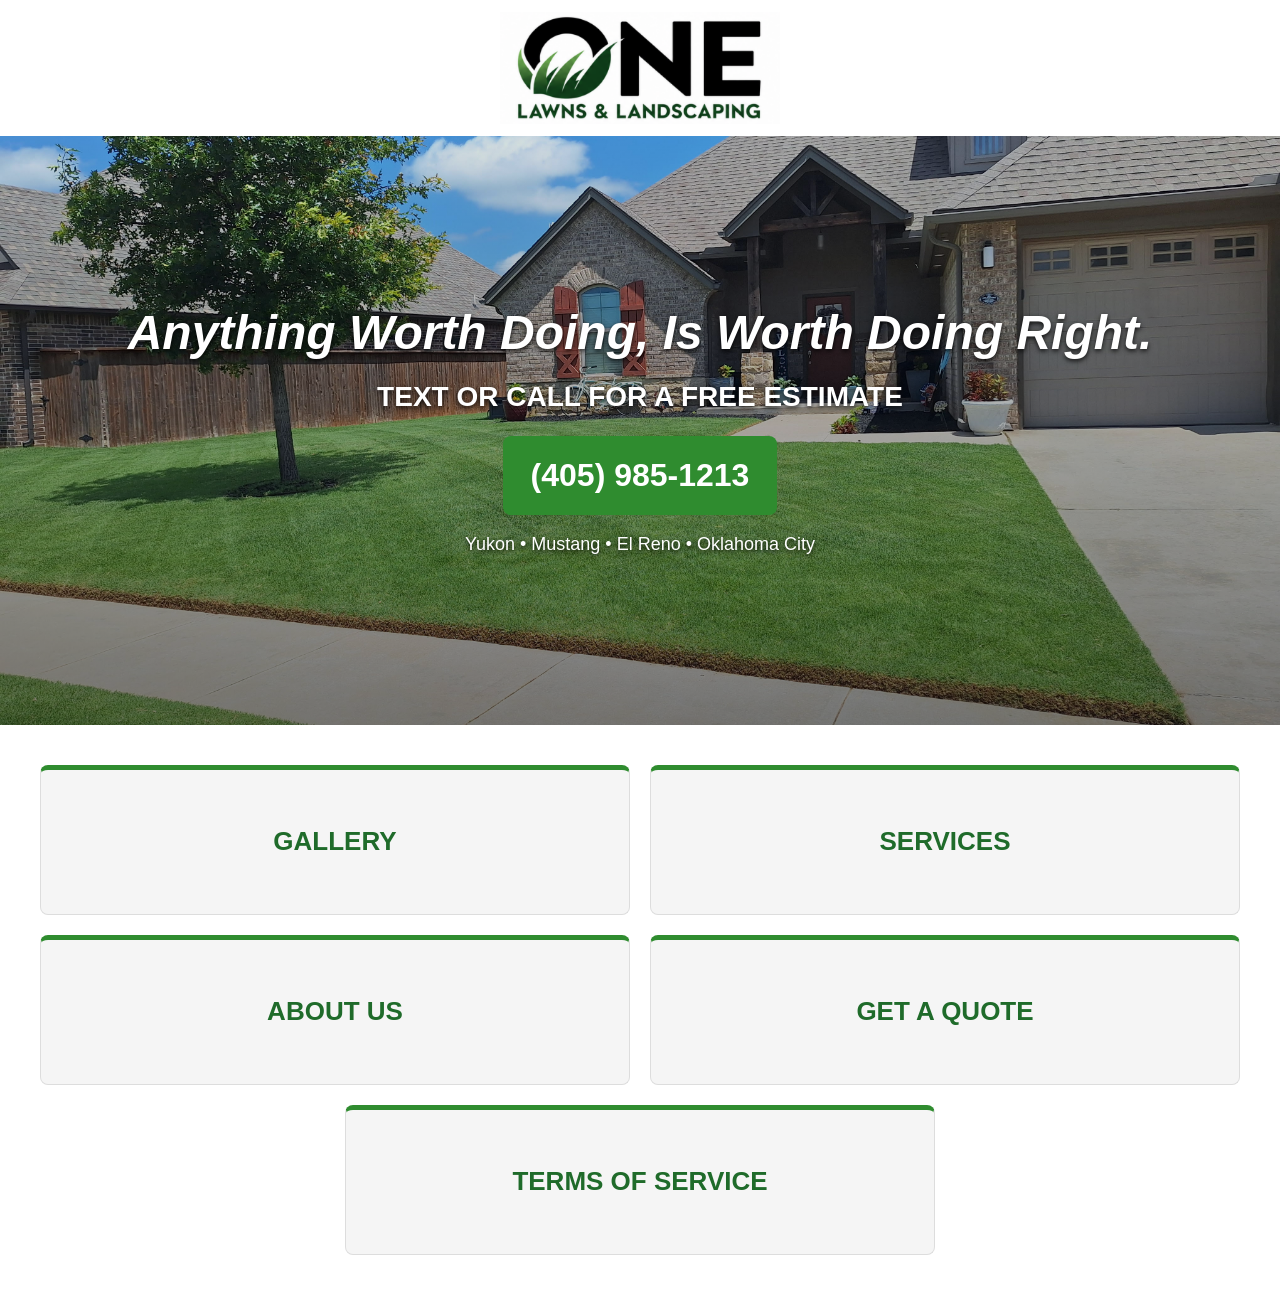
==== commit cc10cfaf: "Update index.html" ====
--- a/index.html
+++ b/index.html
@@ -17,7 +17,11 @@
 </header>
 
 <section class="hero">
-    <img src="hero.jpg" alt="Residential lawn maintained by ONE Lawns & Landscaping" class="hero-image">
+    <img
+        src="hero.jpg"
+        alt="Residential lawn maintained by ONE Lawns & Landscaping"
+        class="hero-image"
+    >
 
     <div class="hero-overlay">
         <h1>Anything Worth Doing, Is Worth Doing Right.</h1>
--- a/style.css
+++ b/style.css
@@ -40,7 +40,7 @@
     justify-content: center;
     min-height: 130px;
     padding: 12px 20px;
-    background: var(--one-white);
+    background: #ffffff;
 }
 
 .header-logo-link {
@@ -55,7 +55,7 @@
     height: auto;
 }
 
-/* Hero image and text overlay */
+/* Hero image with text over it */
 
 .hero {
     position: relative;
@@ -63,14 +63,14 @@
     width: 100%;
     height: clamp(420px, 46vw, 600px);
     overflow: hidden;
-    background: #222;
+    background: #222222;
     text-align: center;
 }
 
 .hero-image {
     position: absolute;
     inset: 0;
-    z-index: -2;
+    z-index: 0;
     display: block;
     width: 100%;
     height: 100%;
@@ -83,18 +83,19 @@
     content: "";
     position: absolute;
     inset: 0;
-    z-index: -1;
+    z-index: 1;
     background: linear-gradient(
         to bottom,
-        rgba(0, 0, 0, 0.08),
-        rgba(0, 0, 0, 0.48)
+        rgba(0, 0, 0, 0.12),
+        rgba(0, 0, 0, 0.52)
     );
     pointer-events: none;
 }
 
 .hero-overlay {
-    position: relative;
-    z-index: 1;
+    position: absolute;
+    inset: 0;
+    z-index: 2;
     display: flex;
     flex-direction: column;
     align-items: center;
@@ -102,14 +103,14 @@
     width: 100%;
     height: 100%;
     padding: 25px;
-    color: #fff;
+    color: #ffffff;
     text-shadow: 0 2px 5px rgba(0, 0, 0, 0.85);
 }
 
 .hero h1 {
     max-width: 1100px;
     margin-bottom: 16px;
-    color: #fff;
+    color: #ffffff;
     font-size: clamp(27px, 4vw, 48px);
     line-height: 1.25;
     font-style: italic;
@@ -127,7 +128,7 @@
     padding: 14px 28px;
     border-radius: 8px;
     background: var(--one-green);
-    color: #fff;
+    color: #ffffff;
     font-size: clamp(24px, 2.7vw, 32px);
     font-weight: bold;
     text-decoration: none;
@@ -140,15 +141,15 @@
 }
 
 .service-area {
-    color: #fff;
+    color: #ffffff;
     font-size: 18px;
 }
 
-/* Navigation cards */
+/* Five large title-only cards */
 
 .navigation-section {
     padding: 40px 20px 50px;
-    background: #fff;
+    background: #ffffff;
 }
 
 .navigation-cards {
@@ -161,15 +162,16 @@
 
 .navigation-card {
     display: flex;
-    flex-direction: column;
-    align-items: flex-start;
-    min-height: 175px;
+    align-items: center;
+    justify-content: center;
+    min-height: 150px;
     padding: 25px;
     border: 1px solid var(--one-border);
-    border-top: 4px solid var(--one-green);
+    border-top: 5px solid var(--one-green);
     border-radius: 8px;
     background: var(--one-light);
-    color: var(--one-black);
+    color: var(--one-dark-green);
+    text-align: center;
     text-decoration: none;
     transition:
         transform 0.2s ease,
@@ -179,34 +181,22 @@
 
 .navigation-card:hover {
     transform: translateY(-3px);
-    background: #fff;
+    background: #ffffff;
     box-shadow: 0 6px 16px rgba(0, 0, 0, 0.10);
 }
 
 .navigation-card h3 {
-    margin-bottom: 10px;
     color: var(--one-dark-green);
-    font-size: 22px;
-}
-
-.navigation-card p {
-    margin-bottom: 20px;
-    color: #333;
-}
-
-.navigation-card span {
-    margin-top: auto;
-    color: var(--one-dark-green);
-    font-weight: bold;
-}
-
-/* Center the fifth card in the last row */
+    font-size: clamp(20px, 2.4vw, 26px);
+    line-height: 1.3;
+}
+
+/* Fifth card centered under the first four */
 
 .terms-card {
     grid-column: 1 / -1;
     width: calc(50% - 10px);
     justify-self: center;
-    margin-left: 0;
 }
 
 /* Keyboard accessibility */
@@ -237,7 +227,7 @@
     }
 
     .navigation-card {
-        padding: 22px;
+        min-height: 135px;
     }
 }
 
@@ -289,12 +279,12 @@
     }
 
     .navigation-card {
-        min-height: 155px;
-        padding: 22px;
+        min-height: 115px;
+        padding: 20px;
     }
 
     .navigation-card h3 {
-        font-size: 20px;
+        font-size: 22px;
     }
 
     .terms-card {
@@ -321,8 +311,4 @@
         padding: 10px 16px;
         font-size: 22px;
     }
-
-    .navigation-card {
-        padding: 18px;
-    }
-}
+}
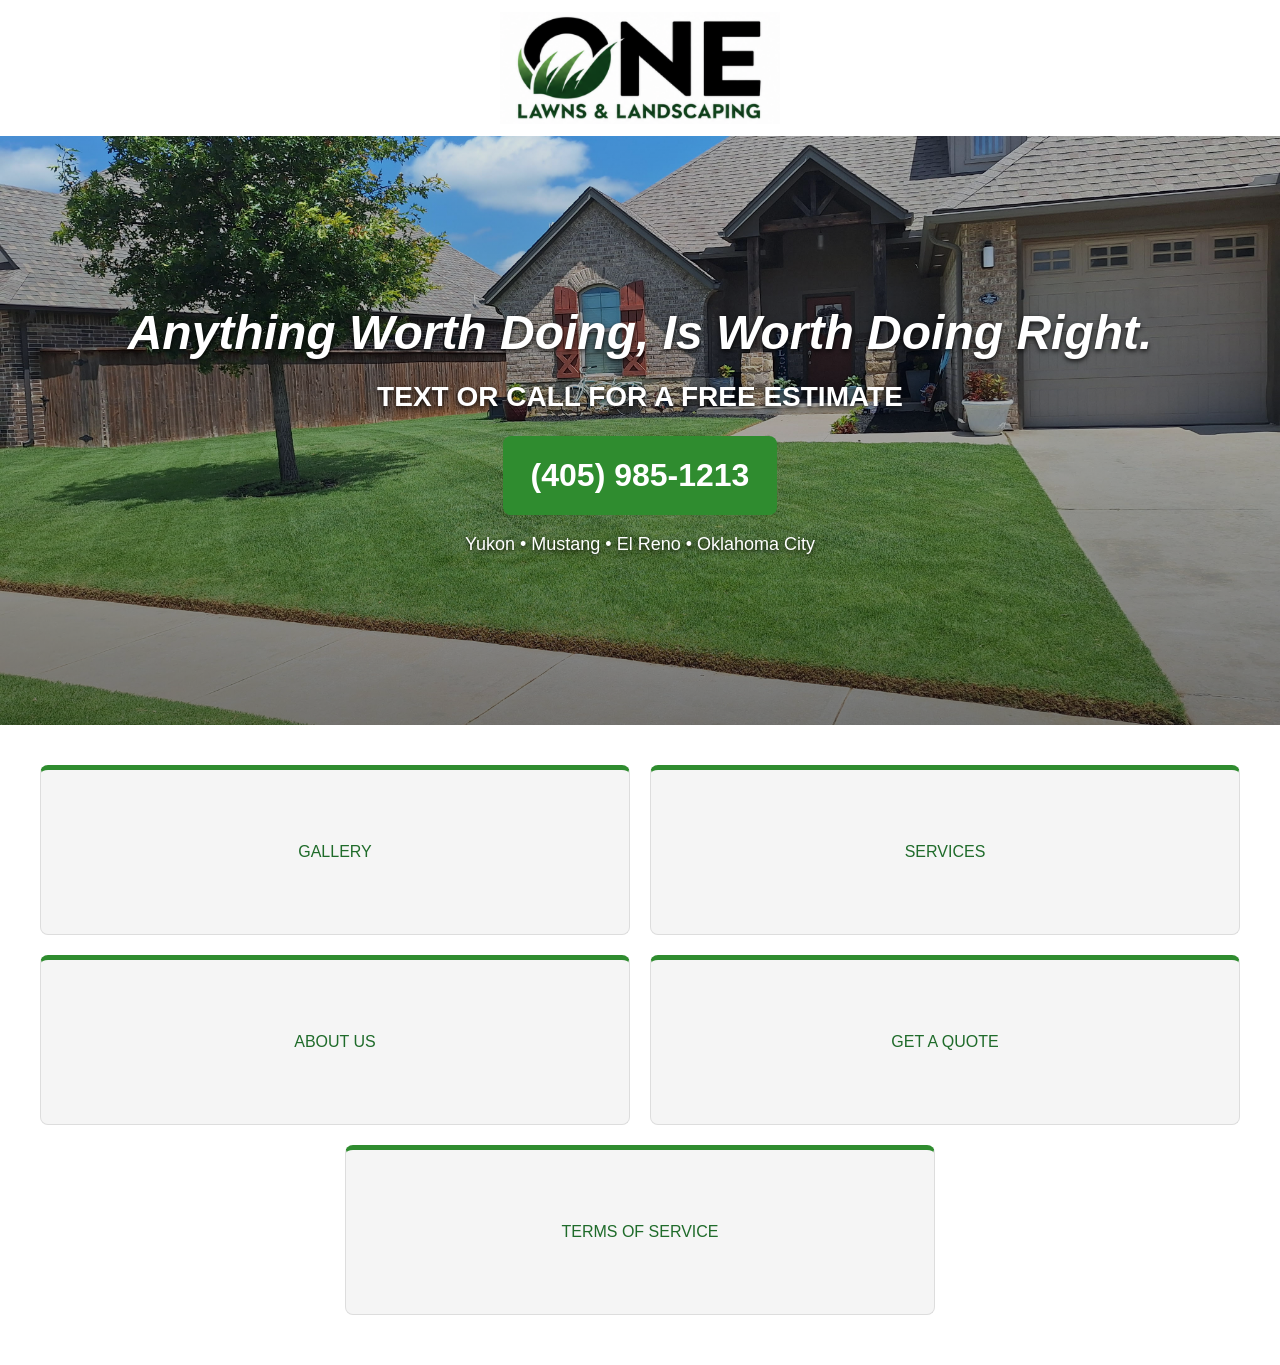
==== commit fdfcbfe6: "Update index.html" ====
--- a/index.html
+++ b/index.html
@@ -36,23 +36,23 @@
         <div class="navigation-cards">
 
             <a href="gallery.html" class="navigation-card">
-                <h3>GALLERY</h3>
+                <span class="card-title">GALLERY</span>
             </a>
 
             <a href="services.html" class="navigation-card">
-                <h3>SERVICES</h3>
+                <span class="card-title">SERVICES</span>
             </a>
 
             <a href="about.html" class="navigation-card">
-                <h3>ABOUT US</h3>
+                <span class="card-title">ABOUT US</span>
             </a>
 
             <a href="quote.html" class="navigation-card">
-                <h3>GET A QUOTE</h3>
+                <span class="card-title">GET A QUOTE</span>
             </a>
 
             <a href="terms.html" class="navigation-card terms-card">
-                <h3>TERMS OF SERVICE</h3>
+                <span class="card-title">TERMS OF SERVICE</span>
             </a>
 
         </div>
--- a/style.css
+++ b/style.css
@@ -32,7 +32,7 @@
     -webkit-tap-highlight-color: transparent;
 }
 
-/* Centered logo */
+/* HEADER AND CENTERED LOGO */
 
 .site-header {
     display: flex;
@@ -40,7 +40,7 @@
     justify-content: center;
     min-height: 130px;
     padding: 12px 20px;
-    background: #ffffff;
+    background: var(--one-white);
 }
 
 .header-logo-link {
@@ -55,7 +55,7 @@
     height: auto;
 }
 
-/* Hero image with text over it */
+/* HERO IMAGE WITH TEXT OVERLAID */
 
 .hero {
     position: relative;
@@ -103,14 +103,14 @@
     width: 100%;
     height: 100%;
     padding: 25px;
-    color: #ffffff;
+    color: var(--one-white);
     text-shadow: 0 2px 5px rgba(0, 0, 0, 0.85);
 }
 
 .hero h1 {
     max-width: 1100px;
     margin-bottom: 16px;
-    color: #ffffff;
+    color: var(--one-white);
     font-size: clamp(27px, 4vw, 48px);
     line-height: 1.25;
     font-style: italic;
@@ -128,7 +128,7 @@
     padding: 14px 28px;
     border-radius: 8px;
     background: var(--one-green);
-    color: #ffffff;
+    color: var(--one-white);
     font-size: clamp(24px, 2.7vw, 32px);
     font-weight: bold;
     text-decoration: none;
@@ -141,15 +141,15 @@
 }
 
 .service-area {
-    color: #ffffff;
+    color: var(--one-white);
     font-size: 18px;
 }
 
-/* Five large title-only cards */
+/* FIVE HOMEPAGE CARDS */
 
 .navigation-section {
     padding: 40px 20px 50px;
-    background: #ffffff;
+    background: var(--one-white);
 }
 
 .navigation-cards {
@@ -164,7 +164,7 @@
     display: flex;
     align-items: center;
     justify-content: center;
-    min-height: 150px;
+    min-height: 170px;
     padding: 25px;
     border: 1px solid var(--one-border);
     border-top: 5px solid var(--one-green);
@@ -181,25 +181,27 @@
 
 .navigation-card:hover {
     transform: translateY(-3px);
-    background: #ffffff;
+    background: var(--one-white);
     box-shadow: 0 6px 16px rgba(0, 0, 0, 0.10);
 }
 
 .navigation-card h3 {
+    margin: 0;
     color: var(--one-dark-green);
     font-size: clamp(20px, 2.4vw, 26px);
     line-height: 1.3;
 }
 
-/* Fifth card centered under the first four */
+/* FIFTH CARD CENTERED UNDER THE FIRST FOUR */
 
 .terms-card {
     grid-column: 1 / -1;
     width: calc(50% - 10px);
     justify-self: center;
-}
-
-/* Keyboard accessibility */
+    align-self: stretch;
+}
+
+/* KEYBOARD ACCESSIBILITY */
 
 .phone:focus-visible,
 .navigation-card:focus-visible {
@@ -207,7 +209,7 @@
     outline-offset: 4px;
 }
 
-/* Tablet */
+/* TABLET */
 
 @media (max-width: 900px) {
     .site-header {
@@ -227,11 +229,12 @@
     }
 
     .navigation-card {
-        min-height: 135px;
-    }
-}
-
-/* Mobile */
+        min-height: 150px;
+        padding: 22px;
+    }
+}
+
+/* MOBILE */
 
 @media (max-width: 600px) {
     .site-header {
@@ -279,6 +282,7 @@
     }
 
     .navigation-card {
+        width: 100%;
         min-height: 115px;
         padding: 20px;
     }
@@ -289,10 +293,11 @@
 
     .terms-card {
         grid-column: auto;
-        width: 100%;
         justify-self: stretch;
     }
 }
+
+/* EXTRA-SMALL PHONES */
 
 @media (max-width: 360px) {
     .logo {
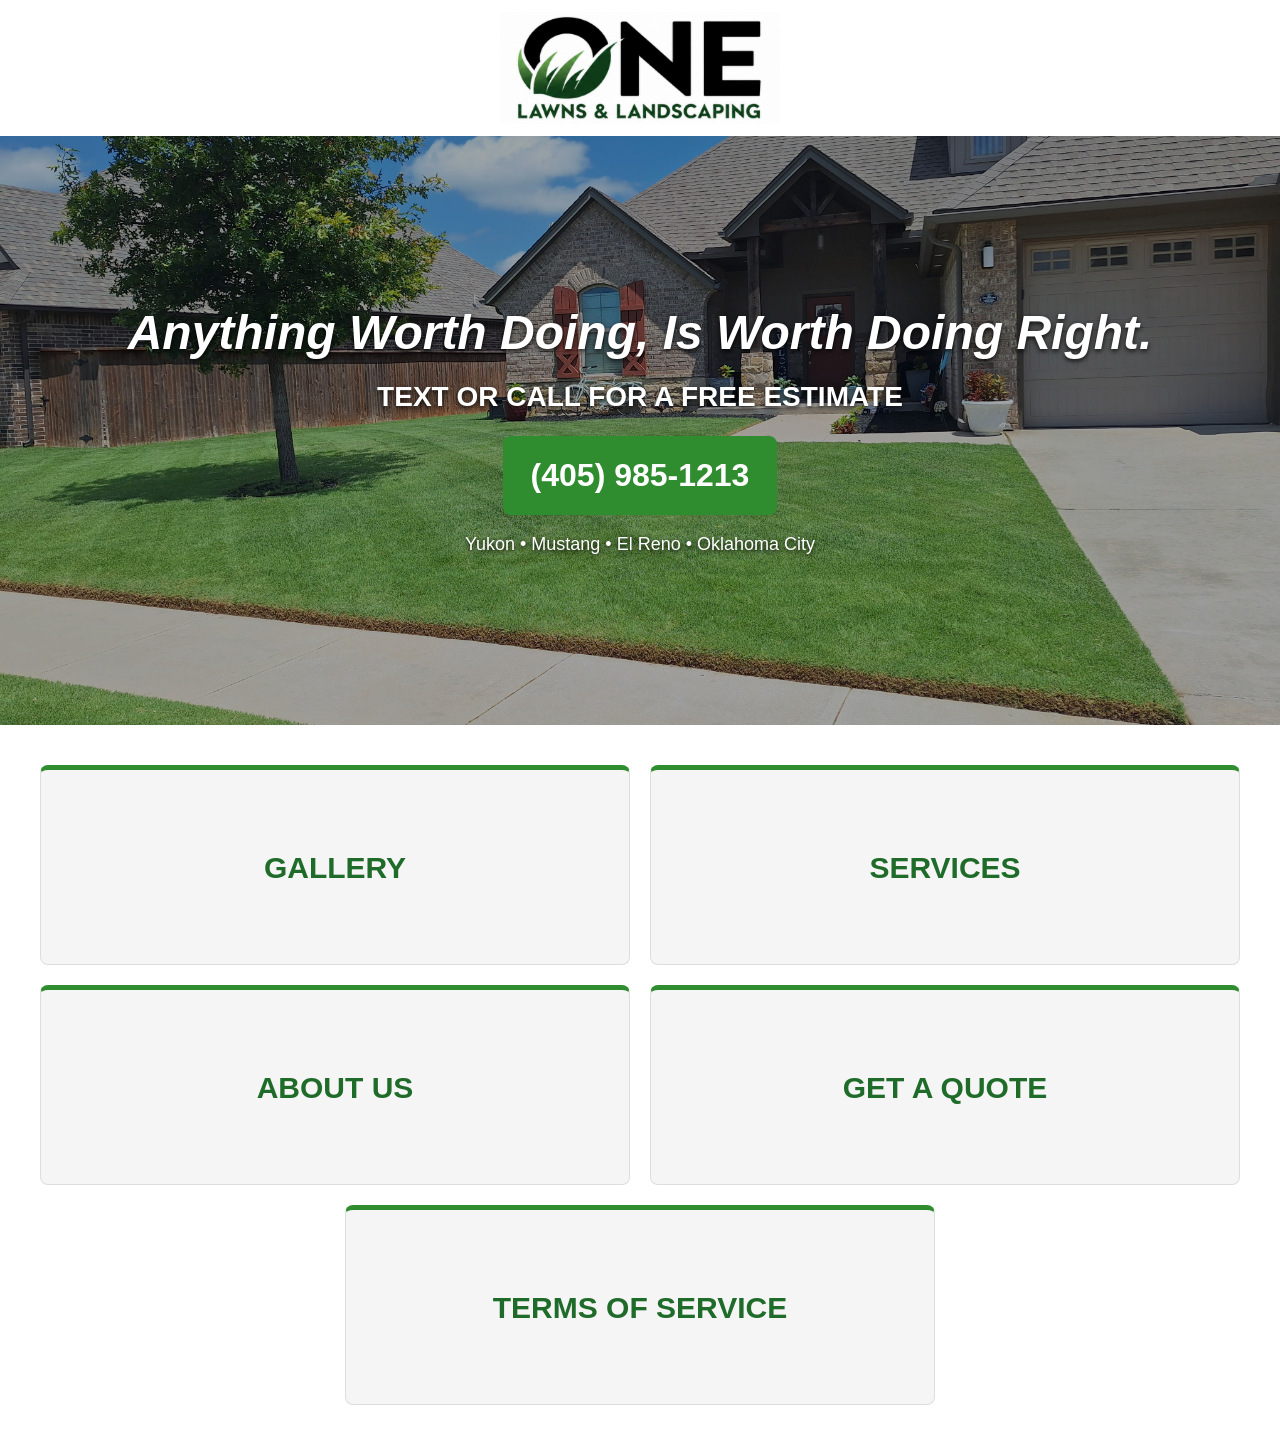
==== commit 8875c856: "Update index.html" ====
--- a/index.html
+++ b/index.html
@@ -6,7 +6,8 @@
     <title>ONE Lawns & Landscaping</title>
     <meta name="description" content="Professional lawn care and landscaping in Yukon, Mustang, El Reno, and Oklahoma City, Oklahoma.">
     <meta name="theme-color" content="#2f8c2f">
-    <link rel="stylesheet" href="style.css">
+
+    <link rel="stylesheet" href="style.css?v=3">
 </head>
 <body>
 
@@ -22,6 +23,8 @@
         alt="Residential lawn maintained by ONE Lawns & Landscaping"
         class="hero-image"
     >
+
+    <div class="hero-shade"></div>
 
     <div class="hero-overlay">
         <h1>Anything Worth Doing, Is Worth Doing Right.</h1>
--- a/style.css
+++ b/style.css
@@ -32,7 +32,7 @@
     -webkit-tap-highlight-color: transparent;
 }
 
-/* HEADER AND CENTERED LOGO */
+/* HEADER AND LOGO */
 
 .site-header {
     display: flex;
@@ -55,7 +55,7 @@
     height: auto;
 }
 
-/* HERO IMAGE WITH TEXT OVERLAID */
+/* HERO IMAGE AND TEXT */
 
 .hero {
     position: relative;
@@ -70,7 +70,7 @@
 .hero-image {
     position: absolute;
     inset: 0;
-    z-index: 0;
+    z-index: -1;
     display: block;
     width: 100%;
     height: 100%;
@@ -79,23 +79,19 @@
     object-position: center;
 }
 
-.hero::after {
+.hero::before {
     content: "";
     position: absolute;
     inset: 0;
-    z-index: 1;
-    background: linear-gradient(
-        to bottom,
-        rgba(0, 0, 0, 0.12),
-        rgba(0, 0, 0, 0.52)
-    );
+    z-index: 0;
+    background: rgba(0, 0, 0, 0.35);
     pointer-events: none;
 }
 
 .hero-overlay {
     position: absolute;
     inset: 0;
-    z-index: 2;
+    z-index: 1;
     display: flex;
     flex-direction: column;
     align-items: center;
@@ -145,7 +141,7 @@
     font-size: 18px;
 }
 
-/* FIVE HOMEPAGE CARDS */
+/* HOMEPAGE CARDS */
 
 .navigation-section {
     padding: 40px 20px 50px;
@@ -161,17 +157,17 @@
 }
 
 .navigation-card {
-    display: flex;
-    align-items: center;
-    justify-content: center;
-    min-height: 170px;
-    padding: 25px;
+    position: relative;
+    display: block;
+    width: 100%;
+    min-width: 0;
+    height: 200px;
+    padding: 0;
     border: 1px solid var(--one-border);
     border-top: 5px solid var(--one-green);
     border-radius: 8px;
     background: var(--one-light);
     color: var(--one-dark-green);
-    text-align: center;
     text-decoration: none;
     transition:
         transform 0.2s ease,
@@ -185,26 +181,35 @@
     box-shadow: 0 6px 16px rgba(0, 0, 0, 0.10);
 }
 
-.navigation-card h3 {
-    margin: 0;
+/* ALL CARD TITLES SAME SIZE AND CENTERED */
+
+.card-title {
+    position: absolute;
+    inset: 0;
+    display: flex;
+    align-items: center;
+    justify-content: center;
+    width: 100%;
+    padding: 12px;
     color: var(--one-dark-green);
-    font-size: clamp(20px, 2.4vw, 26px);
+    font-size: 30px;
+    font-weight: bold;
     line-height: 1.3;
-}
-
-/* FIFTH CARD CENTERED UNDER THE FIRST FOUR */
+    text-align: center;
+}
+
+/* FIFTH CARD CENTERED BELOW THE FIRST FOUR */
 
 .terms-card {
     grid-column: 1 / -1;
     width: calc(50% - 10px);
     justify-self: center;
-    align-self: stretch;
-}
-
-/* KEYBOARD ACCESSIBILITY */
-
-.phone:focus-visible,
-.navigation-card:focus-visible {
+}
+
+/* ACCESSIBILITY */
+
+.navigation-card:focus-visible,
+.phone:focus-visible {
     outline: 3px solid var(--one-dark-green);
     outline-offset: 4px;
 }
@@ -229,8 +234,11 @@
     }
 
     .navigation-card {
-        min-height: 150px;
-        padding: 22px;
+        height: 180px;
+    }
+
+    .card-title {
+        font-size: 28px;
     }
 }
 
@@ -282,17 +290,16 @@
     }
 
     .navigation-card {
-        width: 100%;
-        min-height: 115px;
-        padding: 20px;
-    }
-
-    .navigation-card h3 {
-        font-size: 22px;
+        height: 140px;
+    }
+
+    .card-title {
+        font-size: 25px;
     }
 
     .terms-card {
         grid-column: auto;
+        width: 100%;
         justify-self: stretch;
     }
 }
@@ -316,4 +323,8 @@
         padding: 10px 16px;
         font-size: 22px;
     }
-}
+
+    .card-title {
+        font-size: 23px;
+    }
+}
